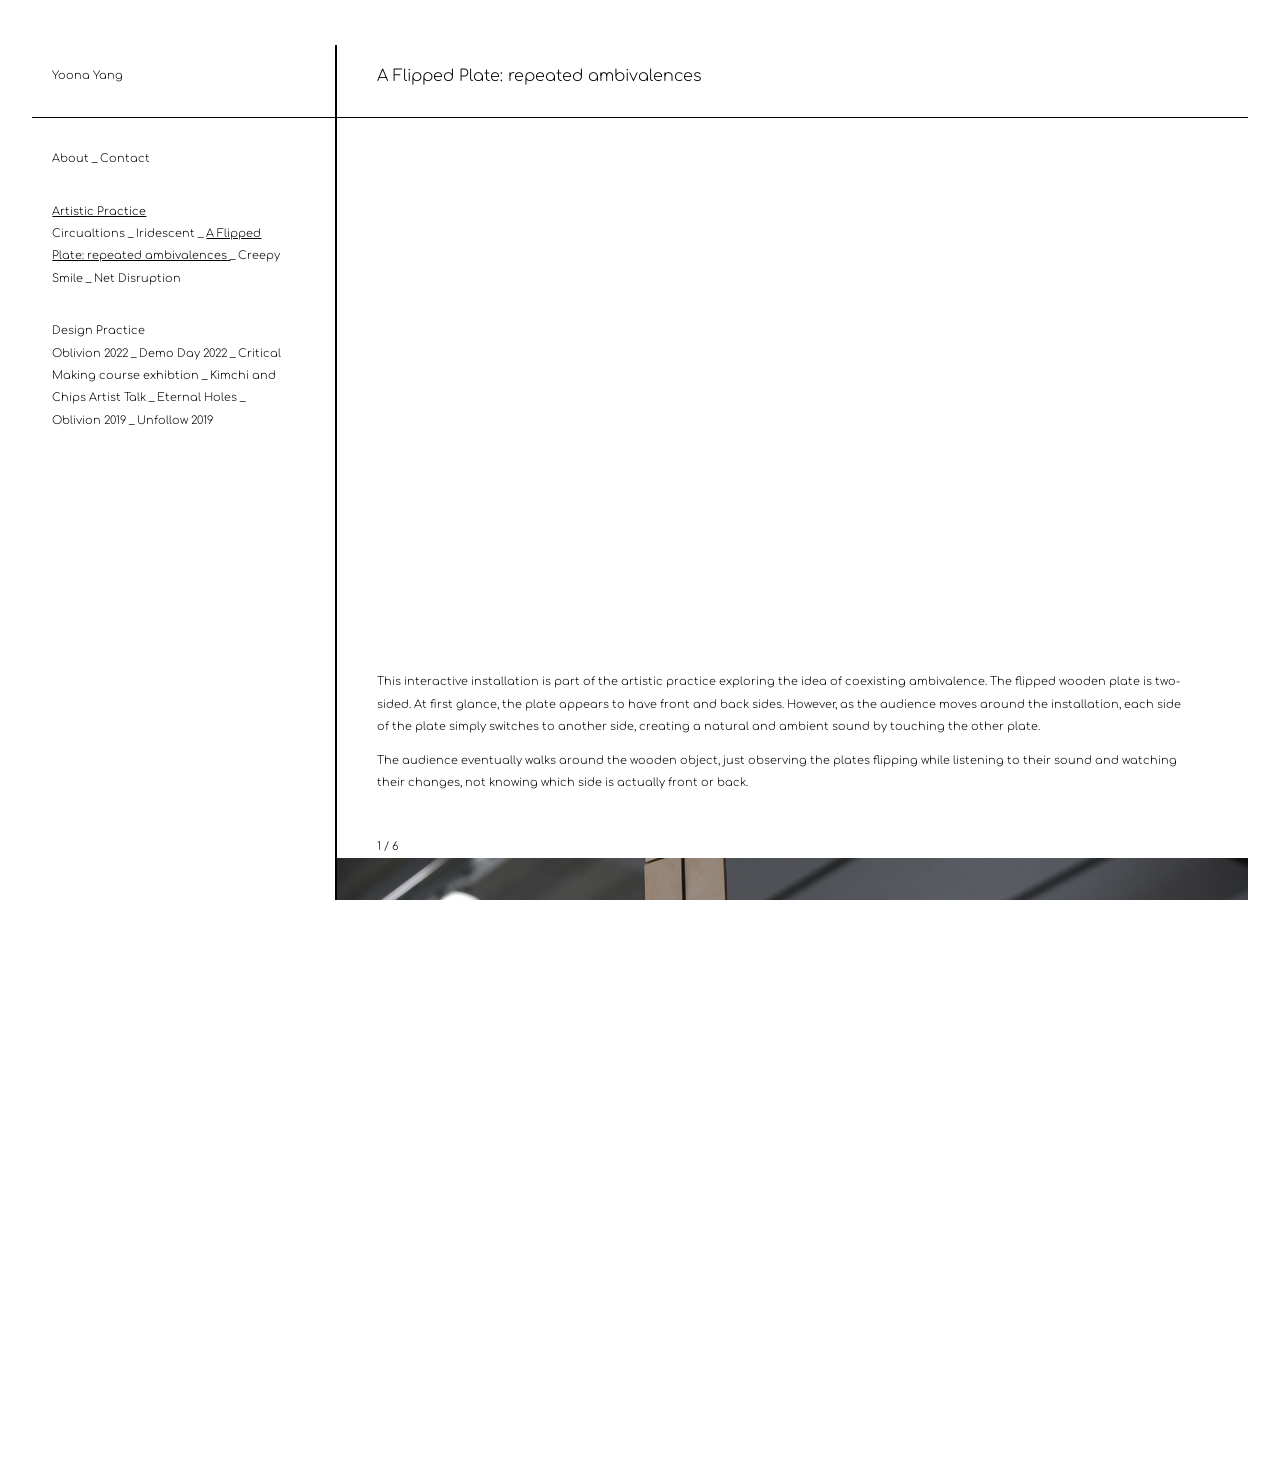
==== a_flipped_plate.html @ f4390500 "Add existing file" ====
<!DOCTYPE html>
<html lang="en">
  <head>
    <meta charset="UTF-8" />
    <meta http-equiv="X-UA-Compatible" content="IE=edge" />
    <meta name="viewport" content="width=device-width, initial-scale=1.0" />
    <title>Home</title>
    <link rel="stylesheet" href="./style.css" />

    <!-- <link rel="preconnect" href="https://fonts.googleapis.com">
    <link rel="preconnect" href="https://fonts.gstatic.com" crossorigin>
    <link href="https://fonts.googleapis.com/css2?family=Spectral:ital,wght@0,200;0,300;0,400;0,500;0,600;0,700;0,800;1,200;1,300;1,400;1,500;1,600;1,700;1,800&display=swap" rel="stylesheet"> -->

    <link rel="preconnect" href="https://fonts.googleapis.com">
    <link rel="preconnect" href="https://fonts.gstatic.com" crossorigin>
    <link href="https://fonts.googleapis.com/css2?family=Comfortaa:wght@300;400;500;600;700&display=swap" rel="stylesheet">
  
    <script src="script_flippedplate.js" defer></script>

  <body>

    <main id="main_work">

      <article class="block_1">

        <div class="home" id="divider">
          <a href="index.html">Yoona Yang</a>
        </div>

        <div class="nav_1" >
          <a href="about.html">About</a>
          <span id="underbar">_</span>
          <a href="contact.html">Contact</a>
        </div>

        <div class="nav_1">
          <span id="selected">
            Artistic Practice
          </span>
        </div>
        <div class="nav_2">
          <a href="circulations.html">Circualtions</a>
          <a id="underbar">_</a>
          <a href="iridescent.html">Iridescent</a>
          <a id ="underbar">_</a>
          <span id="selected">
            <a href="a_flipped_plate.html">A Flipped Plate: repeated ambivalences</a>
          </span>
          <a id ="underbar">_</a>
          <a href="creepy_smile.html">Creepy Smile</a>
          <a id ="underbar">_</a>
          <a href="Net Disruption.html">Net Disruption</a>
        </div>

        <div class="nav_1">
          <span>
            Design Practice
          </span>
        </div>
        <div class="nav_2">
          <a href="oblivion_2022.html">Oblivion 2022</a>
          <a>_</a>
          <a href="demo_day_2022.html">Demo Day 2022</a>
          <a>_</a>
          <a href="critical_making.html">Critical Making course exhibtion</a>
          <a>_</a>
          <a href="kimchiandchips_talk.html">Kimchi and Chips Artist Talk</a>
          <a>_</a>
          <a href="eternal_holes.html">Eternal Holes</a>
          <a>_</a>
          <a href="oblivion_2019.html">Oblivion 2019</a>
          <a>_</a>
          <a href="unfollow_2019.html">Unfollow 2019</a>
        </div>

      </article>

      <article class="block_2">
        
        <div class="title">
          A Flipped Plate: repeated ambivalences
        </div>
        
        <div class="content">
  
          <div class="player">
            <iframe src="https://www.youtube.com/embed/2-TWkduYR8k" style="position: absolute; top: 0; left: 0; width: 100%; height: 100%; border:0;" allowfullscreen title="Video of the previous practice"></iframe>
          </div>

          <div class="text_main">
            <p>
              This interactive installation is part of the artistic practice exploring the idea of coexisting ambivalence. 
              The flipped wooden plate is two-sided. At first glance, the plate appears to have front and back sides.
              However, as the audience moves around the installation, each side of the plate simply switches to another side, creating a natural and ambient sound by touching the other plate.
            </p>
            <p>
              The audience eventually walks around the wooden object, just observing the plates flipping while listening to their sound and watching their changes, not knowing which side is actually front or back.
            </p>
          </div>

          <div class="slide-image">
            <span id="slideshow_span">1 / 6</span>
            <img src="./Artistic Practice/A Flipped Plate/A_Flipped_Plate_00.jpg" id="slideshow" alt="A_Flipped_Plate_00" />
            </div>
          </div>
        </div>
      </article>
    </main>
    
    <!-- <div class="footer"> 
      &copy; 2022 Yoona Yang
    </div> -->

  </body>

</html>
---- style.css ----
body {
    width: 100vw;
    height: 100vh;
    font-family: 'Comfortaa', cursive;
    /* font-family: 'Spectral', serif; */
    font-size: 0.7rem;
    line-height: 1.4rem;
    color: #000000;
    margin: 0;
    display: block;
    font-weight: 300;
    overflow-x: hidden;
    position: relative;
}

html {
    overflow-y: scroll;
}


h2 {
    margin: 0;
    padding-bottom: 10px;
}

main {
    display: grid;
    height: 100%;
    top: 20px;
    grid-template-columns: 1fr 1fr;
    /* grid-template-rows: 100vh auto; */
    padding: 0px 10px 10px 10px;
    margin: 4em 2em 2em 2em;
    /* border: 1px solid black; */
    /* border-left: none;
    border-right: none;
    border-bottom: none; */
}

#main_work {
    display: grid;
    height: 100%;
    top: 20px;
    grid-template-columns: 1fr 3fr;
}

article {
    display: block;
    /* border: 0.5px solid black; */
    padding: 0px;

}

img {
    display: inline;
    width: 100%;

}

img:hover {
    cursor: pointer;
}

.player {
    position: relative;
    padding-bottom: 56.25%;
    height: 0;
    overflow: hidden;
}

.empty {
    padding-bottom: 10px;
}

.block_1 {
    border: 0.25px solid black;
    border-top: none;
    border-left: none;

}

.block_2 {
    border: 0.25px solid black;
    border-top: none;
    border-right: none;
}

.block_3 {
    border: 0.25px solid black;
    border-bottom: none;
    border-left: none;
}

.block_4 {
    border: 0.25px solid black;
    border-bottom: none;
    border-right: none;
}

.home {
    padding-top: 20px;
    padding-left: 20px;
    padding-right: 20px;
}

.nav_1 {
    padding-top: 30px;
    padding-bottom: 0px;
    padding-left: 20px;
    padding-right: 40px;
}

.nav_2 {
    padding-top: 0px;
    padding-bottom: 0px;
    padding-left: 20px;
    padding-right: 40px;
}

#divider {
    border-bottom: 1px solid black;
    padding-top: 20px;
    padding-bottom: 30px;
}

.title {
    font-size: 1rem;
    border-bottom: 1px solid black;
    padding-left: 40px;
    padding-top: 20px;
    padding-bottom: 30px;
}

.content {
    padding: 0;
    margin: 0;
}

.text_main {
    padding-left: 40px;
    padding-right: 60px;
    padding-top: 30px;
    padding-bottom: 30px;
}

.slide-image {
    padding: 0;

}

#slideshow_span {
    padding-left: 40px;
}

.slide-show:hover {
    cursor: pointer;
}

a:link {
    color: Black;
    text-decoration: none;
    cursor: crosshair;

}

#underbar:hover {
    text-decoration: none;
    cursor: default;
}


a:hover {
    text-decoration: line-through;


}

a:visited {
    color: Black;
}


#selected {
    text-decoration: underline;
}

.footer {
    display: block;
    position: relative;
    text-align: center;
    padding-bottom: 10px;

}
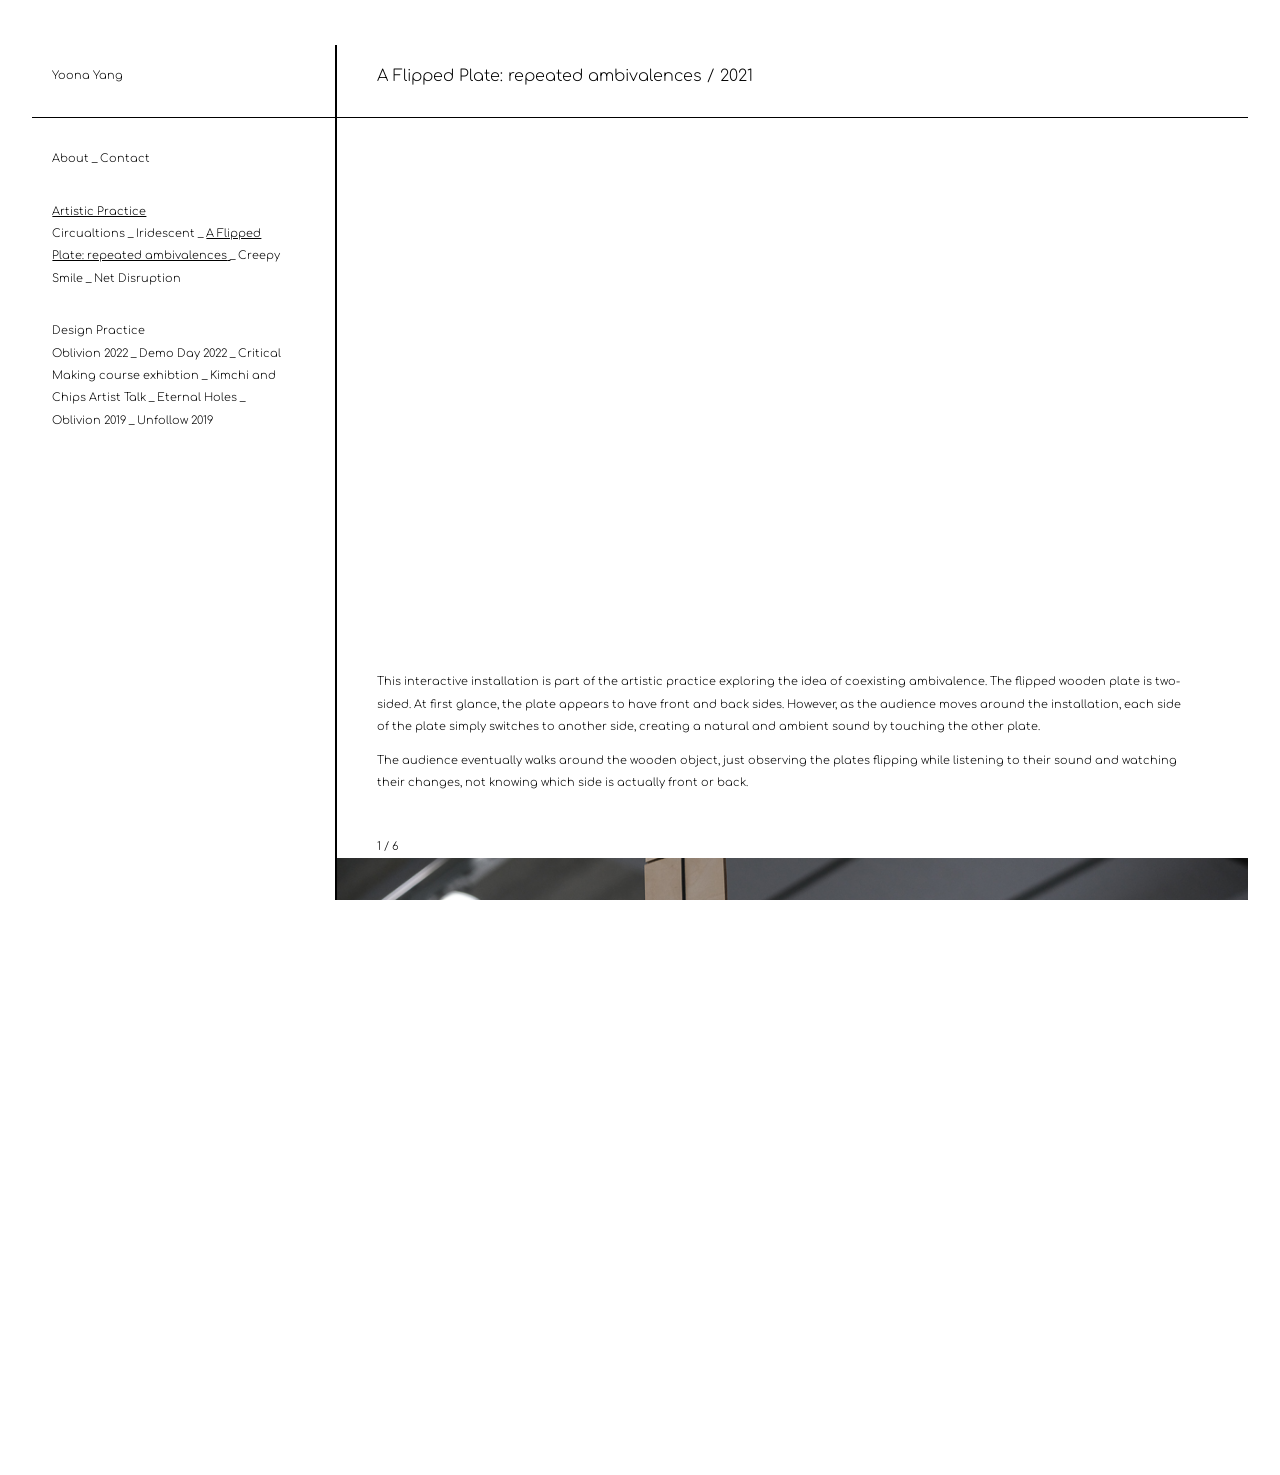
==== commit fb7c6321: "years" ====
--- a/a_flipped_plate.html
+++ b/a_flipped_plate.html
@@ -78,7 +78,7 @@
       <article class="block_2">
         
         <div class="title">
-          A Flipped Plate: repeated ambivalences
+          A Flipped Plate: repeated ambivalences / 2021
         </div>
         
         <div class="content">
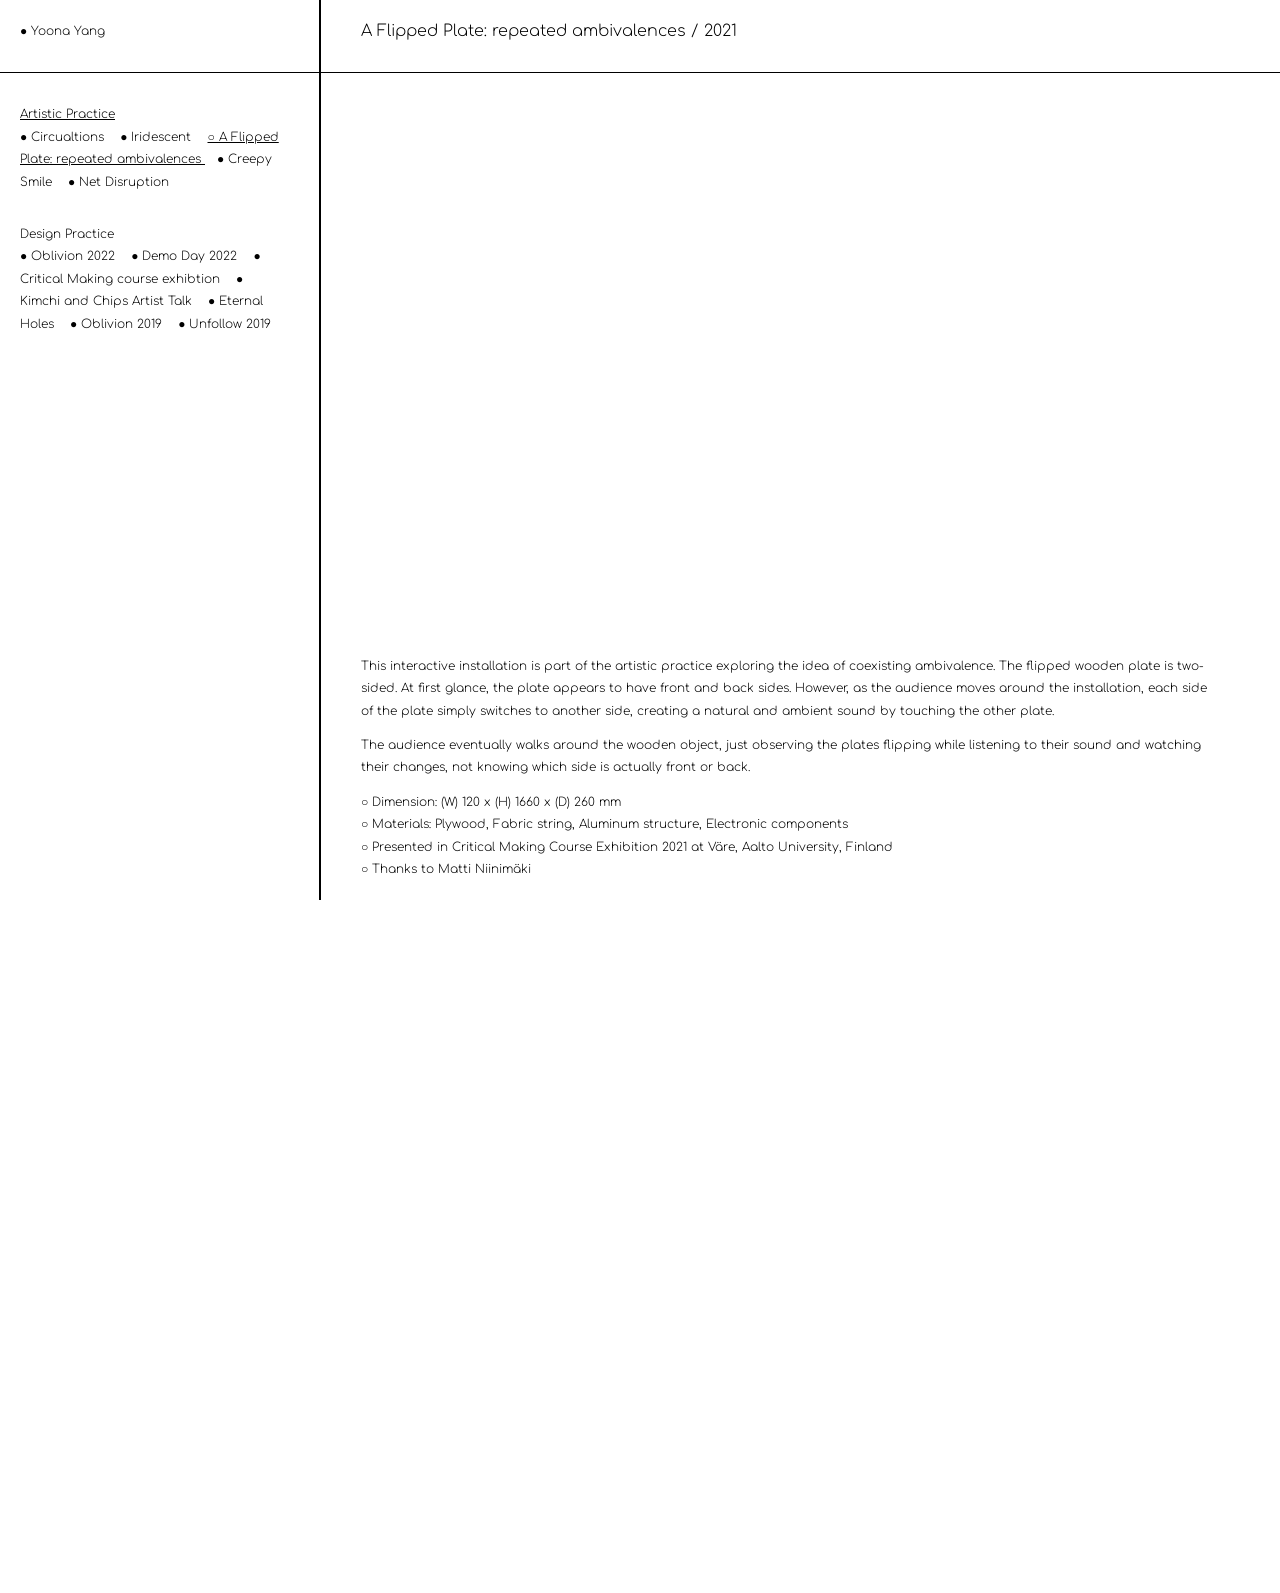
==== commit c298322c: "update general" ====
--- a/a_flipped_plate.html
+++ b/a_flipped_plate.html
@@ -24,13 +24,7 @@
       <article class="block_1">
 
         <div class="home" id="divider">
-          <a href="index.html">Yoona Yang</a>
-        </div>
-
-        <div class="nav_1" >
-          <a href="about.html">About</a>
-          <span id="underbar">_</span>
-          <a href="contact.html">Contact</a>
+          <a href="index.html">● Yoona Yang</a>
         </div>
 
         <div class="nav_1">
@@ -39,17 +33,17 @@
           </span>
         </div>
         <div class="nav_2">
-          <a href="circulations.html">Circualtions</a>
-          <a id="underbar">_</a>
-          <a href="iridescent.html">Iridescent</a>
-          <a id ="underbar">_</a>
+          <a href="circulations.html">● Circualtions</a>
+          <span>&nbsp;&nbsp;</span>
+          <a href="iridescent.html">● Iridescent</a>
+          <span>&nbsp;&nbsp;</span>
           <span id="selected">
-            <a href="a_flipped_plate.html">A Flipped Plate: repeated ambivalences</a>
+            <a href="a_flipped_plate.html">○ A Flipped Plate: repeated ambivalences</a>
           </span>
-          <a id ="underbar">_</a>
-          <a href="creepy_smile.html">Creepy Smile</a>
-          <a id ="underbar">_</a>
-          <a href="Net Disruption.html">Net Disruption</a>
+          <span>&nbsp;&nbsp;</span>
+          <a href="creepy_smile.html">● Creepy Smile</a>
+          <span>&nbsp;&nbsp;</span>
+          <a href="net_disruption.html">● Net Disruption</a>
         </div>
 
         <div class="nav_1">
@@ -58,19 +52,19 @@
           </span>
         </div>
         <div class="nav_2">
-          <a href="oblivion_2022.html">Oblivion 2022</a>
-          <a>_</a>
-          <a href="demo_day_2022.html">Demo Day 2022</a>
-          <a>_</a>
-          <a href="critical_making.html">Critical Making course exhibtion</a>
-          <a>_</a>
-          <a href="kimchiandchips_talk.html">Kimchi and Chips Artist Talk</a>
-          <a>_</a>
-          <a href="eternal_holes.html">Eternal Holes</a>
-          <a>_</a>
-          <a href="oblivion_2019.html">Oblivion 2019</a>
-          <a>_</a>
-          <a href="unfollow_2019.html">Unfollow 2019</a>
+          <a href="oblivion_2022.html">● Oblivion 2022</a>
+          <span>&nbsp;&nbsp;</span>
+          <a href="demo_day_2022.html">● Demo Day 2022</a>
+          <span>&nbsp;&nbsp;</span>
+          <a href="critical_making.html">● Critical Making course exhibtion</a>
+          <span>&nbsp;&nbsp;</span>
+          <a href="kimchiandchips_talk.html">● Kimchi and Chips Artist Talk</a>
+          <span>&nbsp;&nbsp;</span>
+          <a href="eternal_holes.html">● Eternal Holes</a>
+          <span>&nbsp;&nbsp;</span>
+          <a href="oblivion_2019.html">● Oblivion 2019</a>
+          <span>&nbsp;&nbsp;</span>
+          <a href="unfollow_2019.html">● Unfollow 2019</a>
         </div>
 
       </article>
@@ -96,6 +90,15 @@
             <p>
               The audience eventually walks around the wooden object, just observing the plates flipping while listening to their sound and watching their changes, not knowing which side is actually front or back.
             </p>
+            <p>
+              ○ Dimension: (W) 120 x (H) 1660 x (D) 260 mm
+            <br>
+              ○ Materials: Plywood, Fabric string, Aluminum structure, Electronic components
+            <br>
+              ○ Presented in Critical Making Course Exhibition 2021 at Väre, Aalto University, Finland
+            <br> 
+              ○ Thanks to Matti Niinimäki
+            </p>
           </div>
 
           <div class="slide-image">
--- a/style.css
+++ b/style.css
@@ -2,8 +2,9 @@
     width: 100vw;
     height: 100vh;
     font-family: 'Comfortaa', cursive;
+    font-weight: 200;
     /* font-family: 'Spectral', serif; */
-    font-size: 0.7rem;
+    font-size: 0.75rem;
     line-height: 1.4rem;
     color: #000000;
     margin: 0;
@@ -15,6 +16,7 @@
 
 html {
     overflow-y: scroll;
+    cursor: default;
 }
 
 
@@ -29,8 +31,8 @@
     top: 20px;
     grid-template-columns: 1fr 1fr;
     /* grid-template-rows: 100vh auto; */
-    padding: 0px 10px 10px 10px;
-    margin: 4em 2em 2em 2em;
+    padding: 0;
+    margin: 0;
     /* border: 1px solid black; */
     /* border-left: none;
     border-right: none;
@@ -159,19 +161,17 @@
 a:link {
     color: Black;
     text-decoration: none;
-    cursor: crosshair;
+    cursor: pointer;
 
 }
 
 #underbar:hover {
     text-decoration: none;
-    cursor: default;
 }
 
 
 a:hover {
-    text-decoration: line-through;
-
+    font-weight: 700;
 
 }
 
